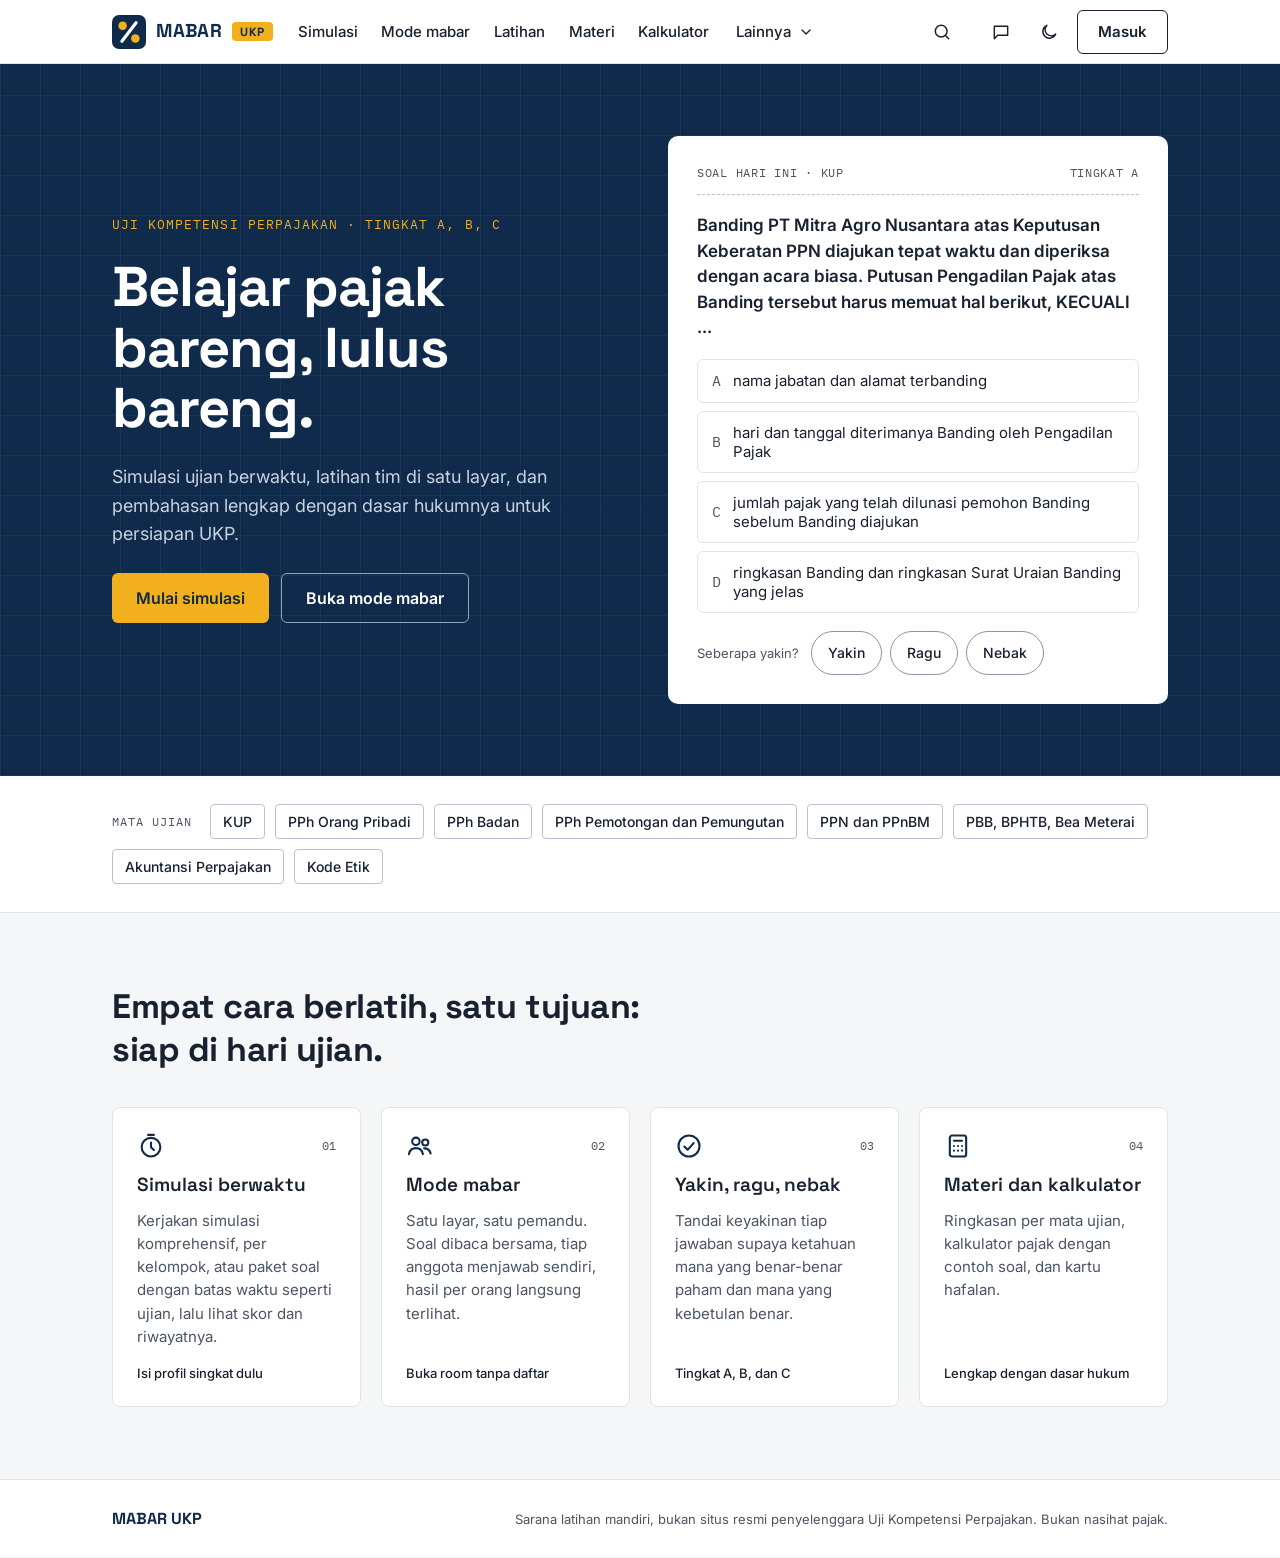
==== index.html @ dbe313ef "v10.2.2: enam soal PPh 23 tanpa NPWP memakai penerima yang masuk akal - Penerima jasa yang tidak ber" ====
<!doctype html>
<html lang="id">
<head>
<meta charset="utf-8">
<meta name="viewport" content="width=device-width, initial-scale=1, viewport-fit=cover">
<meta name="robots" content="noindex, nofollow">
<!--ARTIFACT-START-->
<title>MABAR UKP</title>
<meta name="claude:viewport-fit-sides" content="cover">
<meta name="description" content="MABAR UKP: belajar bareng Uji Kompetensi Perpajakan tingkat A, B, dan C. Simulasi berwaktu, latihan tim, pembahasan dengan dasar hukum, kartu hafalan, dan kalkulator pajak.">
<meta name="theme-color" content="#F6F7F9" media="(prefers-color-scheme: light)">
<meta name="theme-color" content="#0A1626" media="(prefers-color-scheme: dark)">
<!-- PWA: manifest + service worker (sw.js, didaftarkan js/app.js) agar bisa dipakai offline; ikon dari icons/buat-ikon.js -->
<link rel="manifest" href="manifest.webmanifest">
<meta name="application-name" content="MABAR UKP">
<meta name="mobile-web-app-capable" content="yes">
<meta name="apple-mobile-web-app-capable" content="yes">
<meta name="apple-mobile-web-app-title" content="MABAR UKP">
<meta name="apple-mobile-web-app-status-bar-style" content="default">
<link rel="icon" type="image/svg+xml" href="data:image/svg+xml,%3Csvg xmlns='http://www.w3.org/2000/svg' viewBox='0 0 96 96'%3E%3Cstyle%3E%40media (prefers-color-scheme:dark)%7B.k%7Bfill:%23F2B01E%7D.t%7Bfill:%230F2A4A%7D%7D%3C/style%3E%3Crect class='k' width='96' height='96' rx='20' fill='%230F2A4A'/%3E%3Ccircle class='t' cx='30' cy='30' r='12' fill='%23F2B01E'/%3E%3Ccircle class='t' cx='66' cy='66' r='12' fill='%23F2B01E'/%3E%3Cline x1='68' y1='22' x2='28' y2='74' stroke='%23FFFFFF' stroke-width='9' stroke-linecap='round'/%3E%3C/svg%3E">
<link rel="apple-touch-icon" sizes="180x180" href="[data-uri]">
<link rel="preconnect" href="https://fonts.googleapis.com">
<link rel="preconnect" href="https://fonts.gstatic.com" crossorigin>
<link rel="stylesheet" id="ukp-huruf" media="print" href="https://fonts.googleapis.com/css2?family=Space+Grotesk:wght@500;600;700&family=Inter:wght@400;500;600;700&family=IBM+Plex+Mono:wght@400;500;600;700&display=swap">
<link rel="stylesheet" href="css/app.css?v=f50b6584d66e">
<!--ARTIFACT-HEAD-END-->
</head>
<body>
<!--ARTIFACT-BODY-START-->
<a class="skip" href="#main">Lewati ke konten</a>
<div class="shell">
  <nav class="sidebar" id="sidebar" aria-label="Navigasi utama"></nav>
  <div class="kolom-utama">
    <header class="topbar" id="topbar"></header>
    <main id="main" tabindex="-1" aria-live="off"><div class="page muat" aria-busy="true"><p class="eyebrow">Memuat materi…</p><span class="skeleton" aria-hidden="true"></span><span class="skeleton" aria-hidden="true"></span><span class="skeleton" aria-hidden="true"></span></div></main>
  </div>
</div>
<nav class="bottomnav" id="bottomnav" aria-label="Navigasi utama (ponsel)"></nav>
<div id="live" class="visually-hidden" role="status" aria-live="polite"></div>
<div id="live-assertive" role="alert" class="visually-hidden"></div>
<script>
/* Penjaga muat (boot guard): menulis progres modul di layar "Memuat materi…", menangkap berkas/skrip yang gagal dimuat, dan — bila
   aplikasi belum siap (koneksi lambat, berkas gagal diunduh, cache lama) — menampilkan panel pemulihan: muat ulang, bersihkan cache,
   salin laporan. Progres belajar (localStorage) tidak pernah disentuh. js/app.js memanggil window.__ukpMuat.siap() setelah render pertama. */
(function () {
  var W = window, D = document, TOTAL = 32, mulai = Date.now(), terakhirNaik = mulai, nTerakhir = 0, galat = [], siap = false, panel = false, detak;
  function skrip() { try { return performance.getEntriesByType('resource').filter(function (r) { return r.initiatorType === 'script'; }).length; } catch (e) { return 0; } }
  function nama(u) { return String(u || '').replace(/[?#].*$/, '').split('/').slice(-2).join('/'); }
  function esc(s) { return String(s).replace(/[&<>"]/g, function (c) { return { '&': '&amp;', '<': '&lt;', '>': '&gt;', '"': '&quot;' }[c]; }); }
  function catat(p) { if (galat.length < 12 && galat.indexOf(p) < 0) galat.push(p); }
  W.addEventListener('error', function (e) {
    if (siap) return;
    var t = e && e.target;
    if (t && t !== W && t.tagName && (t.tagName === 'SCRIPT' || t.tagName === 'LINK')) { catat('Berkas gagal dimuat: ' + nama(t.src || t.href)); if (t.tagName === 'SCRIPT') tampil(); }
    else if (e && e.message) catat('Galat skrip: ' + e.message + (e.filename ? ' @ ' + nama(e.filename) + ':' + e.lineno : ''));
  }, true);
  W.addEventListener('unhandledrejection', function (e) { if (!siap) { var r = e && e.reason; catat('Galat: ' + (r && r.message ? r.message : r)); } });
  function laporan() {
    var sw = '?'; try { sw = navigator.serviceWorker && navigator.serviceWorker.controller ? 'aktif' : 'tidak ada'; } catch (e) {}
    return ['MABAR UKP — laporan muat halaman', 'Waktu sejak mulai: ' + Math.round((Date.now() - mulai) / 1000) + ' detik', 'Modul termuat: ' + skrip() + '/' + TOTAL,
      'Alamat: ' + location.href.replace(/[?#].*$/, ''), 'Peramban: ' + navigator.userAgent, 'Online: ' + navigator.onLine, 'Service worker: ' + sw,
      'Inti aplikasi (UKP): ' + (W.UKP ? 'termuat' : 'belum'), 'Layar: ' + W.innerWidth + '×' + W.innerHeight]
      .concat(galat.length ? ['Galat:'].concat(galat.map(function (g) { return '- ' + g; })) : ['Galat: tidak ada']).join('\n');
  }
  function bersihkan() {
    var tugas = [];
    try { if (navigator.serviceWorker && navigator.serviceWorker.getRegistrations) tugas.push(navigator.serviceWorker.getRegistrations().then(function (rs) { return Promise.all(rs.map(function (r) { return r.unregister(); })); })); } catch (e) {}
    try { if (W.caches && caches.keys) tugas.push(caches.keys().then(function (ks) { return Promise.all(ks.map(function (k) { return caches.delete(k); })); })); } catch (e) {}
    Promise.all(tugas).catch(function () {}).then(function () { location.reload(); });
  }
  function tombol(aksi, label, utama) {
    return '<button type="button" data-aksi="' + aksi + '" style="min-height:44px;padding:0 16px;border-radius:6px;font:inherit;font-weight:600;cursor:pointer;' +
      (utama ? 'border:0;background:#0F2A4A;color:#fff' : 'border:1px solid currentColor;background:transparent;color:inherit') + '">' + label + '</button>';
  }
  function tampil() {
    if (panel || siap) return; panel = true;
    var main = D.getElementById('main'); if (!main) return;
    var dtk = Math.round((Date.now() - mulai) / 1000), gagal = galat.length;
    main.innerHTML = '<div id="ukp-pemulihan" style="max-width:36rem;margin:10vh auto;padding:0 20px;font:16px/1.55 system-ui,-apple-system,\'Segoe UI\',sans-serif">' +
      '<p style="font-size:12px;letter-spacing:.08em;text-transform:uppercase;opacity:.7;margin:0 0 6px">MABAR UKP</p>' +
      '<h1 style="font-size:1.35rem;line-height:1.3;margin:0 0 8px">' + (gagal ? 'Ada berkas yang gagal dimuat' : 'Halaman belum siap setelah ' + dtk + ' detik') + '</h1>' +
      '<p style="margin:0 0 14px">' + (gagal ? 'Sebagian materi tidak terunduh. ' : 'Biasanya karena koneksi lambat atau cache lama di peramban. ') +
      'Coba muat ulang; bila masih gagal, bersihkan cache. Progres belajar di perangkat ini tidak terhapus.</p>' +
      (gagal ? '<ul style="margin:0 0 14px;padding-left:20px;font-size:14px">' + galat.map(function (g) { return '<li>' + esc(g) + '</li>'; }).join('') + '</ul>' : '') +
      '<div style="display:flex;flex-wrap:wrap;gap:8px">' + tombol('ulang', 'Muat ulang', true) + tombol('bersih', 'Bersihkan cache &amp; muat ulang') + tombol('salin', 'Salin laporan') + '</div>' +
      '<p style="font-size:13px;opacity:.75;margin:14px 0 0">Masih gagal? Kirimkan laporan di atas. Versi offline (berkas tunggal, Pengaturan › Versi offline) bisa dibuka tanpa internet.</p>' +
      '<pre id="ukp-laporan" style="white-space:pre-wrap;font-size:12px;opacity:.8;margin:10px 0 0" hidden></pre></div>';
    main.addEventListener('click', function (e) {
      var b = e.target && e.target.closest ? e.target.closest('button[data-aksi]') : null; if (!b) return;
      var a = b.getAttribute('data-aksi');
      if (a === 'ulang') location.reload();
      else if (a === 'bersih') bersihkan();
      else if (a === 'salin') { var t = laporan(), pre = D.getElementById('ukp-laporan'); if (pre) { pre.textContent = t; pre.hidden = false; } try { navigator.clipboard.writeText(t).then(function () { b.textContent = 'Tersalin'; }, function () {}); } catch (x) {} }
    });
  }
  // v10.1.1: bank soal (templat #ukp-data di bawah) dimuat sesudah skrip aplikasi lewat muatData(), urutan tetap (async = false).
  // Berkas yang gagal dicatat dengan teks yang sama seperti skrip sinkron ("Berkas gagal dimuat: data/mu-B7.js"), juga sesudah siap().
  var data = { mulai: false, total: 0, selesai: 0, gagal: 0, dengar: [] };
  function templatData() { var t = D.getElementById('ukp-data'); return t && t.content ? t : null; }
  function dataSiap() { return (data.mulai || !templatData()) && data.selesai >= data.total; }
  function kabariData() {
    if (!dataSiap()) return;
    var f = data.dengar; data.dengar = [];
    f.forEach(function (g) { try { g(); } catch (e) { try { console.error(e); } catch (x) {} } });
    try { D.dispatchEvent(new CustomEvent('ukp:data')); } catch (e) {}
  }
  function muatData() {
    if (data.mulai) return; data.mulai = true;
    var t = templatData(), ss = t ? t.content.querySelectorAll('script[src]') : [];
    data.total = ss.length;
    if (!ss.length) { kabariData(); return; }
    Array.prototype.forEach.call(ss, function (asal) {
      var el = D.createElement('script'), src = asal.getAttribute('src');
      el.async = false;
      el.onload = function () { data.selesai++; kabariData(); };
      el.onerror = function () { catat('Berkas gagal dimuat: ' + nama(src)); data.gagal++; data.selesai++; kabariData(); };
      el.src = src;
      D.body.appendChild(el);
    });
  }
  // huruf Google tidak menahan gambar pertama: stylesheet dimuat dengan media="print", lalu dipakai begitu tiba
  (function () {
    var l = D.getElementById('ukp-huruf'); if (!l) return;
    var pakai = function () { l.media = 'all'; };
    l.addEventListener('load', pakai);
    if (l.sheet) pakai();
  })();
  W.__ukpMuat = { siap: function () { siap = true; clearInterval(detak); }, galat: function () { return galat.slice(); }, laporan: laporan, tampil: tampil,
    muatData: muatData, dataSiap: dataSiap, saatData: function (f) { if (typeof f !== 'function') return; if (dataSiap()) f(); else data.dengar.push(f); },
    progresData: function () { return { n: data.selesai, total: data.total, gagal: data.gagal }; } };
  detak = setInterval(function () {
    if (siap) return;
    if (!D.querySelector('#main .muat') && !D.getElementById('ukp-pemulihan')) { W.__ukpMuat.siap(); return; }
    var n = Math.min(skrip(), TOTAL), kini = Date.now();
    if (n !== nTerakhir) { nTerakhir = n; terakhirNaik = kini; }
    var el = D.querySelector('#main .muat .eyebrow'); if (el && n > 0 && !W.UKP_OFFLINE) el.textContent = 'Memuat materi… ' + n + '/' + TOTAL + ' modul';
    // macet: tidak ada modul baru selama 20 detik (dan sudah ≥ 25 detik sejak mulai) → panel pemulihan; render aplikasi menggantikannya bila akhirnya siap
    if (kini - mulai > 25000 && kini - terakhirNaik > 20000) tampil();
  }, 500);
})();
</script>
<script src="js/core.js?v=f50b6584d66e"></script>
<script src="js/akses.js?v=f50b6584d66e"></script>
<script src="js/data/ref.js?v=f50b6584d66e"></script>
<script src="js/data/formulir.js?v=f50b6584d66e"></script>
<script src="js/data/cakupan.js?v=f50b6584d66e"></script>
<script src="js/data/peta-butir.js?v=f50b6584d66e"></script>
<template id="ukp-data">
<script src="js/data/mu-A1.js?v=f50b6584d66e"></script>
<script src="js/data/mu-A2.js?v=f50b6584d66e"></script>
<script src="js/data/mu-A3.js?v=f50b6584d66e"></script>
<script src="js/data/mu-A4.js?v=f50b6584d66e"></script>
<script src="js/data/mu-A5.js?v=f50b6584d66e"></script>
<script src="js/data/mu-B6.js?v=f50b6584d66e"></script>
<script src="js/data/mu-B7.js?v=f50b6584d66e"></script>
<script src="js/data/mu-B8.js?v=f50b6584d66e"></script>
<script src="js/data/mu-C9.js?v=f50b6584d66e"></script>
<script src="js/data/mu-C10.js?v=f50b6584d66e"></script>
<script src="js/data/mu-E.js?v=f50b6584d66e"></script>
</template>
<script src="js/kalkulator.js?v=f50b6584d66e"></script>
<script src="js/viz.js?v=f50b6584d66e"></script>
<script src="js/learn.js?v=f50b6584d66e"></script>
<script src="js/tim.js?v=f50b6584d66e"></script>
<script src="js/ruang.js?v=f50b6584d66e"></script>
<script src="js/soal.js?v=f50b6584d66e"></script>
<script src="js/views-home.js?v=f50b6584d66e"></script>
<script src="js/views-belajar.js?v=f50b6584d66e"></script>
<script src="js/views-simulasi.js?v=f50b6584d66e"></script>
<script src="js/views-ujian-tim.js?v=f50b6584d66e"></script>
<script src="js/views-alat.js?v=f50b6584d66e"></script>
<script src="js/views-tim.js?v=f50b6584d66e"></script>
<script src="js/views-ruang.js?v=f50b6584d66e"></script>
<script src="js/views-bank.js?v=f50b6584d66e"></script>
<script src="js/app.js?v=f50b6584d66e"></script>
<!--ARTIFACT-BODY-END-->
</body>
</html>
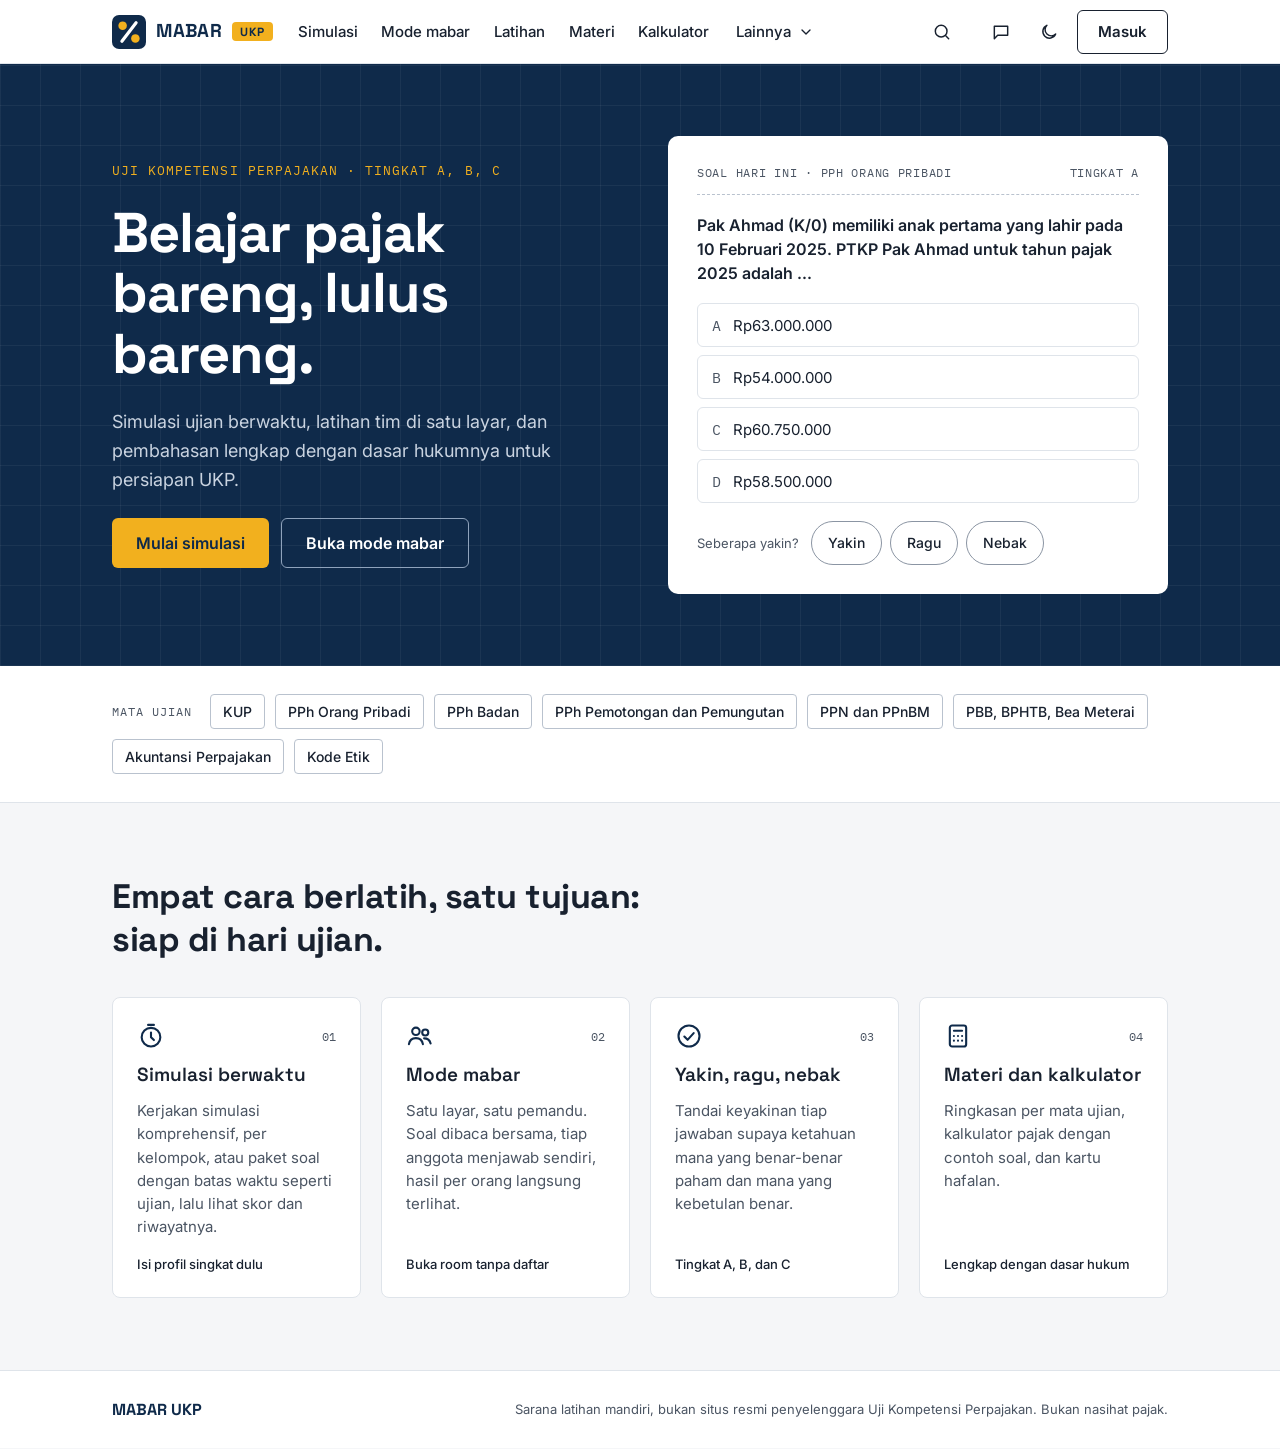
==== commit 8f0748c9: "v10.3.1: tampilan soal lebih ringkas dan Try Out UKP C Paket 3 Tampilan soal: huruf soal 16 px denga" ====
--- a/index.html
+++ b/index.html
@@ -22,7 +22,7 @@
 <link rel="preconnect" href="https://fonts.googleapis.com">
 <link rel="preconnect" href="https://fonts.gstatic.com" crossorigin>
 <link rel="stylesheet" id="ukp-huruf" media="print" href="https://fonts.googleapis.com/css2?family=Space+Grotesk:wght@500;600;700&family=Inter:wght@400;500;600;700&family=IBM+Plex+Mono:wght@400;500;600;700&display=swap">
-<link rel="stylesheet" href="css/app.css?v=f50b6584d66e">
+<link rel="stylesheet" href="css/app.css?v=1e35d55359eb">
 <!--ARTIFACT-HEAD-END-->
 </head>
 <body>
@@ -43,7 +43,7 @@
    aplikasi belum siap (koneksi lambat, berkas gagal diunduh, cache lama) — menampilkan panel pemulihan: muat ulang, bersihkan cache,
    salin laporan. Progres belajar (localStorage) tidak pernah disentuh. js/app.js memanggil window.__ukpMuat.siap() setelah render pertama. */
 (function () {
-  var W = window, D = document, TOTAL = 32, mulai = Date.now(), terakhirNaik = mulai, nTerakhir = 0, galat = [], siap = false, panel = false, detak;
+  var W = window, D = document, TOTAL = 34, mulai = Date.now(), terakhirNaik = mulai, nTerakhir = 0, galat = [], siap = false, panel = false, detak;
   function skrip() { try { return performance.getEntriesByType('resource').filter(function (r) { return r.initiatorType === 'script'; }).length; } catch (e) { return 0; } }
   function nama(u) { return String(u || '').replace(/[?#].*$/, '').split('/').slice(-2).join('/'); }
   function esc(s) { return String(s).replace(/[&<>"]/g, function (c) { return { '&': '&amp;', '<': '&lt;', '>': '&gt;', '"': '&quot;' }[c]; }); }
@@ -139,40 +139,42 @@
   }, 500);
 })();
 </script>
-<script src="js/core.js?v=f50b6584d66e"></script>
-<script src="js/akses.js?v=f50b6584d66e"></script>
-<script src="js/data/ref.js?v=f50b6584d66e"></script>
-<script src="js/data/formulir.js?v=f50b6584d66e"></script>
-<script src="js/data/cakupan.js?v=f50b6584d66e"></script>
-<script src="js/data/peta-butir.js?v=f50b6584d66e"></script>
+<script src="js/core.js?v=1e35d55359eb"></script>
+<script src="js/akses.js?v=1e35d55359eb"></script>
+<script src="js/data/ref.js?v=1e35d55359eb"></script>
+<script src="js/data/formulir.js?v=1e35d55359eb"></script>
+<script src="js/data/cakupan.js?v=1e35d55359eb"></script>
+<script src="js/data/peta-butir.js?v=1e35d55359eb"></script>
+<script src="js/data/fokus-c.js?v=1e35d55359eb"></script>
 <template id="ukp-data">
-<script src="js/data/mu-A1.js?v=f50b6584d66e"></script>
-<script src="js/data/mu-A2.js?v=f50b6584d66e"></script>
-<script src="js/data/mu-A3.js?v=f50b6584d66e"></script>
-<script src="js/data/mu-A4.js?v=f50b6584d66e"></script>
-<script src="js/data/mu-A5.js?v=f50b6584d66e"></script>
-<script src="js/data/mu-B6.js?v=f50b6584d66e"></script>
-<script src="js/data/mu-B7.js?v=f50b6584d66e"></script>
-<script src="js/data/mu-B8.js?v=f50b6584d66e"></script>
-<script src="js/data/mu-C9.js?v=f50b6584d66e"></script>
-<script src="js/data/mu-C10.js?v=f50b6584d66e"></script>
-<script src="js/data/mu-E.js?v=f50b6584d66e"></script>
+<script src="js/data/mu-A1.js?v=1e35d55359eb"></script>
+<script src="js/data/mu-A2.js?v=1e35d55359eb"></script>
+<script src="js/data/mu-A3.js?v=1e35d55359eb"></script>
+<script src="js/data/mu-A4.js?v=1e35d55359eb"></script>
+<script src="js/data/mu-A5.js?v=1e35d55359eb"></script>
+<script src="js/data/mu-B6.js?v=1e35d55359eb"></script>
+<script src="js/data/mu-B7.js?v=1e35d55359eb"></script>
+<script src="js/data/mu-B8.js?v=1e35d55359eb"></script>
+<script src="js/data/mu-C9.js?v=1e35d55359eb"></script>
+<script src="js/data/mu-C10.js?v=1e35d55359eb"></script>
+<script src="js/data/mu-E.js?v=1e35d55359eb"></script>
 </template>
-<script src="js/kalkulator.js?v=f50b6584d66e"></script>
-<script src="js/viz.js?v=f50b6584d66e"></script>
-<script src="js/learn.js?v=f50b6584d66e"></script>
-<script src="js/tim.js?v=f50b6584d66e"></script>
-<script src="js/ruang.js?v=f50b6584d66e"></script>
-<script src="js/soal.js?v=f50b6584d66e"></script>
-<script src="js/views-home.js?v=f50b6584d66e"></script>
-<script src="js/views-belajar.js?v=f50b6584d66e"></script>
-<script src="js/views-simulasi.js?v=f50b6584d66e"></script>
-<script src="js/views-ujian-tim.js?v=f50b6584d66e"></script>
-<script src="js/views-alat.js?v=f50b6584d66e"></script>
-<script src="js/views-tim.js?v=f50b6584d66e"></script>
-<script src="js/views-ruang.js?v=f50b6584d66e"></script>
-<script src="js/views-bank.js?v=f50b6584d66e"></script>
-<script src="js/app.js?v=f50b6584d66e"></script>
+<script src="js/kalkulator.js?v=1e35d55359eb"></script>
+<script src="js/viz.js?v=1e35d55359eb"></script>
+<script src="js/learn.js?v=1e35d55359eb"></script>
+<script src="js/tim.js?v=1e35d55359eb"></script>
+<script src="js/ruang.js?v=1e35d55359eb"></script>
+<script src="js/soal.js?v=1e35d55359eb"></script>
+<script src="js/views-home.js?v=1e35d55359eb"></script>
+<script src="js/views-belajar.js?v=1e35d55359eb"></script>
+<script src="js/views-simulasi.js?v=1e35d55359eb"></script>
+<script src="js/views-ujian-tim.js?v=1e35d55359eb"></script>
+<script src="js/views-alat.js?v=1e35d55359eb"></script>
+<script src="js/views-tim.js?v=1e35d55359eb"></script>
+<script src="js/views-ruang.js?v=1e35d55359eb"></script>
+<script src="js/views-bank.js?v=1e35d55359eb"></script>
+<script src="js/views-fokus.js?v=1e35d55359eb"></script>
+<script src="js/app.js?v=1e35d55359eb"></script>
 <!--ARTIFACT-BODY-END-->
 </body>
 </html>
--- a/css/app.css
+++ b/css/app.css
@@ -4461,6 +4461,25 @@
 .ingin-ikut > li { display: flex; flex-wrap: wrap; align-items: center; gap: var(--s-2) var(--s-3); padding: var(--s-2) var(--s-3); border-radius: var(--r-md); background: var(--warn-soft); }
 .ingin-ikut-teks { flex: 1 1 auto; min-width: 0; overflow-wrap: anywhere; }
 .ingin-ikut > li.meta { background: none; padding: 0; }
+/* v10.2.6: "Ingin ikut" di dalam dialog undangan (Room siap, Undang anggota). Di HP kotak dialog menutupi baris lobi, jadi baris
+   yang sama tampil di bawah kepala dialog, di luar bagian yang bergulir: tautan dan tombol Salin tetap terlihat. */
+dialog.dlg-bagikan[open] { display: flex; flex-direction: column; max-height: calc(100dvh - 24px); overflow: hidden; }
+.dlg-bagikan > .dlg-head, .dlg-bagikan > .dlg-foot, .dlg-bagikan > .ingin-dlg { flex: none; }
+.dlg-bagikan > .dlg-body { flex: 1 1 auto; min-height: 0; max-height: none; }
+.ingin-dlg { padding: var(--s-3) var(--s-5) 0; }
+.ingin-dlg:empty { display: none; }
+.ingin-dlg:not(:empty) + .dlg-body { padding-top: var(--s-3); }
+.ingin-dlg .ingin-ikut { gap: var(--s-1); }
+.ingin-dlg .ingin-ikut > li { flex-wrap: nowrap; gap: var(--s-2); padding: 2px 2px 2px var(--s-2); font-size: var(--fs-small); line-height: 1.4; }
+.ingin-dlg .ingin-ikut > li.meta { padding: 0; }
+.ingin-dlg .ingin-ikut-teks { flex: 1 1 0; }
+.ingin-dlg .ingin-ikut button { flex: none; }
+.ingin-dlg .room-tambah-tamu { --btn-px: var(--s-2); }
+.ingin-dlg .room-tambah-tamu > svg { display: none; }
+.ingin-dlg .room-abaikan-tamu { padding-inline: 6px; }
+@media (max-width: 599px), (pointer: coarse) { .ingin-dlg .ingin-ikut button { --btn-h: 44px; min-height: 44px; } }
+/* v10.2.6: layar pendek (HP mendatar): seluruh kotak bergulir sebagai satu kesatuan */
+@media (max-height: 480px) { dialog.dlg-bagikan[open] { display: block; overflow-y: auto; } .dlg-bagikan > .dlg-body { max-height: none; overflow: visible; } }
 .nama-dua { color: var(--attn); font-weight: 600; }
 .batang-tim > li { grid-template-columns: 1.25rem minmax(0, 1fr) 1.75rem 6.25rem; }
 .batang-tim .tanda-kunci { white-space: nowrap; }
@@ -4631,6 +4650,7 @@
   .dlg-body { max-height: 70vh; }
   .dlg-lalu-room .dlg-body { max-height: calc(88vh - 140px); }
   dialog.dlg-mulai-room[open] { max-height: calc(100vh - 24px); }
+  dialog.dlg-bagikan[open] { max-height: calc(100vh - 24px); }
   .tabel-wrap.tinggi { max-height: 70vh; }
 }
 /* (3) Tanpa :has() (html.tanpa-has dan atribut body diisi js/core.js): topbar tidak menutupi bar fokus/sesi yang berisi Menu dan Cukup,
@@ -4767,6 +4787,109 @@
 .baris-bank { margin: 0; color: var(--muted); }
 /* v9.5 tinjauan: chip tingkat di kop tidak ikut menyusut (judul ringkas yang memendek); sebelumnya "UKP B" menimpa ikon pesan di halaman berjudul panjang */
 .topbar .chip-tingkat[data-tingkat] { flex: none; }
+
+
+/* ===== v10.3.0 Fokus UKP C dan cheat sheet ===== */
+/* Halaman #fokus (dua kartu jalur), ajakan di Latih, label sesi fokus, dan cheat sheet #contekan/<jalur> (js/views-fokus.js).
+   Warna, huruf, jarak, dan radius hanya dari token v10. Blok ini sengaja di luar bagian berpagar v9.6 dan v10. */
+.halaman-fokus .fokus-kisi { display: grid; grid-template-columns: minmax(0, 1fr); gap: var(--v10-j-4); }
+@media (min-width: 760px) { .halaman-fokus .fokus-kisi { grid-template-columns: repeat(2, minmax(0, 1fr)); align-items: start; } }
+.fokus-kartu { display: flex; flex-direction: column; gap: var(--v10-j-3); min-width: 0; }
+.fokus-kepala { display: flex; flex-wrap: wrap; align-items: baseline; justify-content: space-between; gap: var(--v10-j-1) var(--v10-j-3); }
+.fokus-judul { margin: 0; font-family: var(--v10-huruf-merek); font-size: var(--v10-t-judul); line-height: var(--v10-tb-judul); color: var(--v10-teks); overflow-wrap: anywhere; }
+.fokus-n { margin: 0; font-size: var(--v10-t-label); line-height: var(--v10-tb-label); color: var(--v10-redup); font-variant-numeric: tabular-nums; }
+.fokus-n strong { font-family: var(--v10-huruf-merek); font-size: var(--v10-t-vonis); line-height: var(--v10-tb-vonis); color: var(--v10-teks); }
+.fokus-kemajuan, .fokus-terlemah, .fokus-catatan { margin: 0; overflow-wrap: anywhere; }
+.fokus-terlemah { color: var(--v10-redup); }
+.fokus-pilih { display: flex; flex-wrap: wrap; align-items: center; gap: var(--v10-j-2) var(--v10-j-3); }
+.fokus-pilih .label { font-size: var(--v10-t-label); line-height: var(--v10-tb-label); font-weight: 600; color: var(--v10-redup); }
+.fokus-jumlah button { min-width: 56px; min-height: var(--v10-sasaran); }
+.fokus-kartu .fokus-intens { width: 100%; min-height: var(--v10-tombol-h); }
+.fokus-aksi { display: grid; grid-template-columns: repeat(2, minmax(0, 1fr)); gap: var(--v10-j-2); }
+.fokus-aksi .btn { min-height: var(--v10-sasaran); white-space: normal; text-align: center; }
+.fokus-aksi .btn:only-child { grid-column: 1 / -1; }
+/* ajakan di halaman Latih (profil tingkat C) */
+a.fokus-ajak { display: flex; align-items: center; justify-content: space-between; gap: var(--v10-j-3); min-height: 56px; color: var(--v10-teks); text-decoration: none; }
+.fokus-ajak-isi { display: grid; gap: 2px; min-width: 0; }
+.fokus-ajak-judul { font-weight: 600; overflow-wrap: anywhere; }
+.fokus-ajak-ket { font-size: var(--v10-t-label); line-height: var(--v10-tb-label); color: var(--v10-redup); }
+.fokus-ajak-chev { flex: none; color: var(--v10-redup); }
+a.fokus-ajak:focus-visible { outline: 2px solid var(--v10-fokus); outline-offset: 2px; }
+/* label sesi di atas soal: "Fokus: BUT" */
+.latih-area > .fokus-label { margin: 0 0 var(--v10-j-2); padding: var(--v10-j-2) var(--v10-j-1) 0; font-size: var(--v10-t-label-kecil); line-height: var(--v10-tb-label-kecil); font-weight: 600; color: var(--v10-redup); }
+/* cheat sheet */
+.halaman-contekan .ct-aksi { margin: 0; }
+.ct-isi { padding: var(--v10-j-3) var(--v10-j-4); border: var(--v10-tebal-rambut) solid var(--v10-garis); border-radius: var(--v10-r-kartu); background: var(--v10-permukaan); }
+.ct-isi-judul { margin: 0 0 var(--v10-j-1); font-size: var(--v10-t-label-kecil); line-height: var(--v10-tb-label-kecil); font-weight: 600; color: var(--v10-redup); }
+.ct-isi-daftar { display: grid; grid-template-columns: minmax(0, 1fr); gap: 0 var(--v10-j-8); margin: 0; padding-left: 1.5em; }
+@media (min-width: 600px) { .ct-isi-daftar { grid-template-columns: repeat(2, minmax(0, 1fr)); } }
+.ct-isi-daftar a { display: block; padding: 10px 0; color: var(--v10-tautan); text-decoration: underline; text-underline-offset: 3px; overflow-wrap: anywhere; }
+.ct-badan { display: grid; grid-template-columns: minmax(0, 1fr); gap: var(--v10-j-4); }
+.ct-bagian { display: grid; grid-template-columns: minmax(0, 1fr); gap: var(--v10-j-3); min-width: 0; padding: var(--v10-j-4); border: var(--v10-tebal-rambut) solid var(--v10-garis); border-radius: var(--v10-r-kartu); background: var(--v10-permukaan); }
+.ct-bagian-kepala { display: flex; align-items: baseline; justify-content: space-between; gap: var(--v10-j-3); }
+.ct-bagian h2 { display: flex; align-items: baseline; gap: var(--v10-j-2); min-width: 0; margin: 0; font-size: var(--v10-t-vonis); line-height: var(--v10-tb-vonis); color: var(--v10-teks); overflow-wrap: anywhere; }
+.ct-bagian h2:focus-visible { outline: 2px solid var(--v10-fokus); outline-offset: 2px; }
+.ct-no { flex: none; font-family: var(--v10-huruf-kode); font-size: var(--v10-t-label); font-weight: 600; color: var(--v10-redup); }
+.ct-jenis, .ct-tanda { font-size: var(--v10-t-mikro); line-height: var(--v10-tb-mikro); font-weight: 600; color: var(--v10-redup); }
+.ct-jenis { flex: none; }
+.ct-dasar { margin: 0; padding-top: var(--v10-j-2); border-top: var(--v10-tebal-rambut) solid var(--v10-garis); font-size: var(--v10-t-label-kecil); line-height: var(--v10-tb-label-kecil); color: var(--v10-redup); overflow-wrap: anywhere; }
+.ct-dasar-butir { display: block; margin-top: 2px; font-family: var(--v10-huruf); font-size: var(--v10-t-mikro); line-height: var(--v10-tb-mikro); font-weight: 400; color: var(--v10-redup); overflow-wrap: anywhere; }
+.ct-butir, .ct-langkah, .ct-jebakan { display: grid; grid-template-columns: minmax(0, 1fr); gap: var(--v10-j-2); margin: 0; padding: 0; list-style: none; }
+.ct-butir li, .ct-langkah li, .ct-jebakan li { min-width: 0; overflow-wrap: anywhere; }
+.ct-butir li { position: relative; padding-left: 18px; }
+.ct-butir li::before { content: ""; position: absolute; left: 4px; top: .62em; width: 6px; height: 6px; border-radius: 50%; background: var(--v10-data); }
+.ct-langkah { counter-reset: ct-langkah; }
+.ct-langkah li { counter-increment: ct-langkah; position: relative; min-height: 26px; padding-left: 38px; }
+.ct-langkah li::before { content: counter(ct-langkah); position: absolute; left: 0; top: 0; width: 26px; height: 26px; border-radius: 50%; background: var(--v10-isi); color: var(--v10-isi-teks); font-family: var(--v10-huruf-kode); font-size: var(--v10-t-label-kecil); font-weight: 600; line-height: 26px; text-align: center; }
+.ct-jebakan li { display: flex; align-items: flex-start; gap: var(--v10-j-2); padding: var(--v10-j-2) var(--v10-j-3); border-left: var(--v10-tebal-penanda) solid var(--v10-peringatan); border-radius: 0 var(--v10-r-kendali) var(--v10-r-kendali) 0; background: var(--v10-permukaan-2); }
+.ct-jebak-ikon { flex: none; width: 18px; height: 18px; margin-top: 3px; color: var(--v10-peringatan); }
+.ct-rumus-daftar { display: grid; grid-template-columns: minmax(0, 1fr); gap: var(--v10-j-3); }
+.ct-rumus { display: grid; grid-template-columns: minmax(0, 1fr); gap: var(--v10-j-1); padding-bottom: var(--v10-j-3); border-bottom: var(--v10-tebal-rambut) solid var(--v10-garis); }
+.ct-rumus:last-child { padding-bottom: 0; border-bottom: 0; }
+.ct-rumus-nama { margin: 0; font-weight: 600; overflow-wrap: anywhere; }
+.ct-rumus-isi { margin: 0; padding: var(--v10-j-2) var(--v10-j-3); border-radius: var(--v10-r-kendali); background: var(--v10-permukaan-2); font-family: var(--v10-huruf-kode); font-size: var(--v10-t-label); line-height: var(--v10-tb-label); overflow-wrap: anywhere; }
+.ct-rumus-contoh { margin: 0; font-size: var(--v10-t-label); line-height: var(--v10-tb-label); font-variant-numeric: tabular-nums; overflow-wrap: anywhere; }
+.ct-tabel-wrap { max-width: 100%; min-width: 0; overflow-x: auto; }
+.ct-tabel { width: 100%; border-collapse: collapse; font-size: var(--v10-t-label); line-height: var(--v10-tb-label); }
+.ct-tabel th, .ct-tabel td { padding: var(--v10-j-2) var(--v10-j-3); border-bottom: var(--v10-tebal-rambut) solid var(--v10-garis); text-align: left; vertical-align: top; font-weight: 400; overflow-wrap: break-word; }
+.ct-tabel thead th { border-bottom: var(--v10-tebal-kendali) solid var(--v10-garis-kendali); font-size: var(--v10-t-mikro); line-height: var(--v10-tb-mikro); font-weight: 600; color: var(--v10-redup); }
+.ct-tabel tbody th { font-weight: 600; }
+.ct-tabel tbody tr:last-child > th, .ct-tabel tbody tr:last-child > td { border-bottom: 0; }
+.ct-tabel th:first-child, .ct-tabel td:first-child { padding-left: 0; }
+.ct-tabel th:last-child, .ct-tabel td:last-child { padding-right: 0; }
+/* HP: tiap baris tabel menjadi kartu kecil; judul kolom ditulis di depan tiap sel (hanya di layar, cetak tetap tabel) */
+@media screen and (max-width: 599px) {
+  .ct-tabel thead { position: absolute; width: 1px; height: 1px; overflow: hidden; clip-path: inset(50%); white-space: nowrap; }
+  .ct-tabel, .ct-tabel tbody, .ct-tabel tbody tr, .ct-tabel tbody th, .ct-tabel td { display: block; }
+  .ct-tabel tbody tr { padding: var(--v10-j-2) 0; border-bottom: var(--v10-tebal-rambut) solid var(--v10-garis); }
+  .ct-tabel tbody tr:first-child { padding-top: 0; }
+  .ct-tabel tbody tr:last-child { padding-bottom: 0; border-bottom: 0; }
+  .ct-tabel tbody th, .ct-tabel td { padding: 2px 0; border-bottom: 0; }
+  .ct-tabel td::before { content: attr(data-kolom) ": "; font-size: var(--v10-t-mikro); font-weight: 600; color: var(--v10-redup); }
+}
+/* cetak: tanpa tombol dan daftar isi, dua kolom, tabel selebar halaman, huruf kecil supaya hemat halaman */
+@media print {
+  .ct-aksi, .ct-isi, .ct-jenis, .fokus-pilih, .fokus-aksi, .halaman-contekan .lead { display: none !important; }
+  .halaman-contekan { display: block; }
+  .halaman-contekan > * + * { margin-top: 6pt; }
+  .ct-badan { display: block; columns: 2; column-gap: 8mm; font-size: 9pt; line-height: 1.35; }
+  .ct-bagian { display: block; margin: 0 0 8pt; padding: 5pt 0 0; border: 0; border-top: 1pt solid var(--v10-garis-kendali); border-radius: 0; background: none; }
+  .ct-bagian[data-jenis="tabel"] { column-span: all; }
+  .ct-bagian-kepala { margin-bottom: 4pt; }
+  .ct-bagian h2 { font-size: 11pt; line-height: 1.25; break-after: avoid; }
+  .ct-butir, .ct-langkah, .ct-jebakan, .ct-rumus-daftar { gap: 3pt; }
+  .ct-butir li, .ct-langkah li, .ct-jebakan li, .ct-rumus, .ct-tabel tr { break-inside: avoid; }
+  .ct-tabel, .ct-rumus-isi, .ct-rumus-contoh { font-size: 8.5pt; line-height: 1.3; }
+  .ct-tabel th, .ct-tabel td { padding: 2pt 4pt; }
+  .ct-tabel-wrap { overflow: visible; }
+  .ct-rumus { padding-bottom: 3pt; }
+  .ct-rumus-isi { padding: 2pt 4pt; border: 1pt solid var(--v10-garis); background: none; }
+  .ct-jebakan li { padding: 1pt 0 1pt 5pt; background: none; }
+  .ct-langkah li { min-height: 0; padding-left: 20pt; }
+  .ct-langkah li::before { width: 14pt; height: 14pt; border: 1pt solid var(--v10-garis-kendali); background: none; color: var(--v10-teks); font-size: 8pt; line-height: 14pt; }
+  .ct-dasar { break-before: avoid; margin-top: 4pt; padding-top: 2pt; font-size: 7.5pt; line-height: 1.3; }
+  .ct-dasar-butir { font-size: 7.5pt; line-height: 1.3; }
+}
 
 
 /* ===== v9.6 tampilan: dasar bersama ===== */
@@ -5372,7 +5495,13 @@
   --v10-t-skor: 88px;  --v10-tb-skor: 88px;
   --v10-t-judul: 24px; --v10-tb-judul: 30px;
   --v10-t-vonis: 20px; --v10-tb-vonis: 26px;
-  --v10-t-soal: 17px;  --v10-tb-soal: 27px;
+  /* v10.3.1 teks soal: ukuran sedang (bawaan). Satuan rem supaya setelan ukuran huruf peramban ikut berlaku (16px = 1rem).
+     html[data-soal="kecil|besar"] mengganti token ini di blok v10.3.1 paling bawah berkas */
+  --v10-t-soal: 1rem;  --v10-tb-soal: 1.5rem;          /* stem 16/24 */
+  --v10-t-baca: 1rem;  --v10-tb-baca: 1.5rem;          /* opsi, alasan vonis, penjelasan mudah, pembahasan, kutipan 16/24 */
+  --v10-t-hitung: .9375rem; --v10-tb-hitung: 1.375rem; /* jejak hitung 15/22 */
+  --v10-t-putus: 1.125rem;  --v10-tb-putus: 1.5rem;    /* judul vonis 18/24 */
+  --v10-soal-skala: .9;                                /* pengali huruf papan Mode mabar: kecil .8, sedang .9, besar 1 (besar = ukuran v10.3.0) */
   --v10-t-badan: 16px; --v10-tb-badan: 25px;
   --v10-t-label: 14px; --v10-tb-label: 20px;
   --v10-t-label-kecil: 13px; --v10-tb-label-kecil: 18px;   /* judul bagian 13/600 redup, meta soal */
@@ -5550,7 +5679,7 @@
 main .soal.soal-v10 > .soal-kop .soal-id > span:not([class]) { font-family: var(--v10-huruf-kode); font-size: var(--v10-t-label-kecil); font-weight: 500; letter-spacing: 0; color: var(--v10-redup); }
 main .soal.soal-v10 > .soal-kop .soal-id > .topik { flex: 1 1 0; min-width: 0; font-family: var(--v10-huruf); font-size: var(--v10-t-label-kecil); overflow: hidden; white-space: nowrap; text-overflow: ellipsis; }
 main .soal.soal-v10 > .soal-kop .soal-id > .topik.sumber-set { flex: 1 1 100%; white-space: normal; overflow: visible; }
-main .soal.soal-v10 > .stem { margin-top: var(--v10-j-2); font-size: var(--v10-t-soal); line-height: var(--v10-tb-soal); font-weight: 500; letter-spacing: -.005em; color: var(--v10-teks); max-width: 66ch; }
+main .soal.soal-v10 > .stem { margin-top: var(--v10-j-2); font-size: var(--v10-t-soal); line-height: var(--v10-tb-soal); font-weight: 400; color: var(--v10-teks); max-width: 66ch; } /* v10.3.1: 16/24 tebal 400 (dulu 17/27 tebal 500) */
 main .soal.soal-v10 > .kutipan { margin-top: var(--v10-j-3); }
 
 /* segmen keyakinan: satu kelompok bergaris, tiga segmen 44 px (di atas opsi dan sebagai penanda susulan) */
@@ -6068,7 +6197,7 @@
 .room-anggota-v10 > * + * { margin-top: var(--v10-j-4); }
 .room-anggota-v10 .soal-kop-room { margin: 0; font-size: var(--v10-t-label-kecil); line-height: var(--v10-tb-label-kecil); color: var(--v10-redup); }
 .room-anggota-v10 .soal-kop-room .kode { font-family: var(--v10-huruf-kode); font-weight: 500; }
-.room-anggota-v10 .stem-room { margin: var(--v10-j-2) 0 0; font-size: var(--v10-t-soal); line-height: var(--v10-tb-soal); font-weight: 500; color: var(--v10-teks); overflow-wrap: anywhere; }
+.room-anggota-v10 .stem-room { margin: var(--v10-j-2) 0 0; font-size: var(--v10-t-soal); line-height: var(--v10-tb-soal); font-weight: 400; color: var(--v10-teks); overflow-wrap: anywhere; }
 .room-anggota-v10 .jawab-room { margin-top: var(--v10-j-5); }
 .room-anggota-v10 .catatan-ubah { margin: 0; font-size: var(--v10-t-label); line-height: var(--v10-tb-label); color: var(--v10-redup); }
 
@@ -6592,5 +6721,158 @@
 }
 body:not([data-mode="ujian"]):not([data-mode="fokus"])[data-view="simulasi"] main .halaman-hasil .langkah-berikut > li .nomor { font-family: var(--v10-huruf); }
 @media (forced-colors: active) { body:not([data-mode="ujian"]):not([data-mode="fokus"])[data-view="simulasi"] main .halaman-hasil .kartu-skor .stempel { border: 0; } }
+/* ================= v10.3.1: ukuran teks soal dan keterbacaan =================
+   Keluhan pemilik: tampilan soal terlalu besar; faktor penglihatan ikut ditimbang.
+   1. Tiga ukuran lewat html[data-soal] (js/core.js UKP.terapkanTema, pengaturan.ukuranSoal): kecil 15/22, sedang 16/24 (bawaan, tanpa atribut),
+      besar 18/28. Semua teks baca kartu soal memakai token --v10-t-soal, --v10-t-baca, --v10-t-hitung, --v10-t-putus (rem).
+      Setelan "Teks lebih besar" (html[data-teks="besar"], font-size 112%) memperbesar 1rem, jadi ikut memperbesar teks soal: keduanya saling mengalikan.
+   2. Tidak ada teks soal, opsi, pembahasan, atau jejak hitung di bawah 15px; jarak baris paling sedikit 1,45 kali ukuran huruf.
+   3. Warna hanya token v10 yang sudah ada. */
+:root[data-soal="kecil"] {
+  --v10-t-soal: .9375rem; --v10-tb-soal: 1.375rem; --v10-t-baca: .9375rem; --v10-tb-baca: 1.375rem;
+  --v10-t-hitung: .9375rem; --v10-tb-hitung: 1.375rem; --v10-t-putus: 1.0625rem; --v10-tb-putus: 1.5625rem; --v10-soal-skala: .8;
+}
+:root[data-soal="besar"] {
+  --v10-t-soal: 1.125rem; --v10-tb-soal: 1.75rem; --v10-t-baca: 1.0625rem; --v10-tb-baca: 1.625rem;
+  --v10-t-hitung: 1rem; --v10-tb-hitung: 1.5rem; --v10-t-putus: 1.25rem; --v10-tb-putus: 1.8125rem; --v10-soal-skala: 1;
+}
+
+/* ---- stem: Latih, Simulasi, HP anggota room. Lebar baris paling banyak 66 karakter ---- */
+body main .soal.soal-v10 > .stem, body[data-mode="fokus"] #main .soal.soal-v10 > .stem,
+body[data-mode="ujian"] #main .halaman-ujian .soal > .stem, .halaman-ujian .soal > .stem,
+.halaman-room .room-anggota-v10 .stem-room, .halaman-room .pembahasan-room .soal > .stem {
+  font-size: var(--v10-t-soal); line-height: var(--v10-tb-soal); font-weight: 400; letter-spacing: 0; max-width: 66ch;
+  color: var(--v10-teks); white-space: normal;
+}
+/* v10.3.1 kartu soal jalur lama (tanpa .soal-v10): Latih dengan setelan "Periksa dulu", cek Materi, sesi Beranda, ulas hasil, dialog Bank soal,
+   Buku Kesalahan, Tutor, ulas tim, papan Ujian tim. Stem, opsi, dan teks pembahasan memakai token yang sama, jadi ikut tiga ukuran.
+   Warna tetap milik jalur lama. Papan Mode mabar (.soal-papan-v10) punya skala sendiri di bawah */
+.soal:not(.soal-v10):not(.soal-papan-v10) > .stem, body[data-mode="fokus"] #main .latih-area > .soal:not(.soal-v10):not(.soal-papan-v10) > .stem {
+  font-size: var(--v10-t-soal); line-height: var(--v10-tb-soal); font-weight: 400; letter-spacing: 0; max-width: 66ch;
+}
+.soal:not(.soal-v10):not(.soal-papan-v10) .opsi label,
+.soal:not(.soal-v10):not(.soal-papan-v10) .umpan :is(.umpan-mudah-isi, .inti, .triase-alasan, .umpan-jebakan, details.lipat li, ul.dasar-hukum .pasal, ul.dasar-hukum .meta) {
+  font-size: var(--v10-t-baca); line-height: var(--v10-tb-baca);
+}
+.soal:not(.soal-v10):not(.soal-papan-v10) > .kutipan p, .soal:not(.soal-v10):not(.soal-papan-v10) .umpan .jejak, .soal:not(.soal-v10):not(.soal-papan-v10) .umpan .jejak td { font-size: var(--v10-t-hitung); line-height: var(--v10-tb-hitung); }
+/* opsi jalur lama dan Simulasi: dulu 56px berjarak 10px, kini 48px berjarak 8px (sama dengan Latih); huruf bulat 30px tidak menambah tinggi baris */
+.soal:not(.soal-v10):not(.soal-papan-v10) .opsi { gap: 8px; }
+.soal:not(.soal-v10):not(.soal-papan-v10) .opsi:not(.opsi-tampil) label { min-height: 48px; padding-block: 10.5px; }
+.soal:not(.soal-v10):not(.soal-papan-v10) .opsi:not(.opsi-tampil) kbd { margin-block: calc((var(--v10-tb-baca) - 30px) / 2); }
+/* kartu "Soal hari ini" di Beranda: stem dan opsi ikut tiga ukuran (sedang tetap 16/24 dan 15px seperti v10.3.0) */
+.kartu-soal-hari .sh-stem, .beranda-v10 .bv-hari .bv-stem { font-size: var(--v10-t-soal); line-height: var(--v10-tb-soal); }
+.kartu-soal-hari .sh-opsi { font-size: var(--v10-t-hitung); }
+/* butir bernomor "(1) ... (2) ...": tiap butir di baris sendiri dengan inden gantung; pembuka dan kalimat tanya tetap paragraf (UKP.c.isiStem) */
+.stem-susun { white-space: normal; }
+.stem-susun > .stem-alinea, .stem-susun > .stem-butir { display: block; }
+.stem-susun > .stem-butir { padding-left: 1.75em; text-indent: -1.75em; }
+.stem-susun > * + * { margin-top: .25em; }
+.stem-susun > .stem-butir + .stem-alinea, .stem-susun > .stem-alinea + .stem-butir { margin-top: .5em; }
+/* v10.3.1: di layar lebar (768px ke atas) butir dirapatkan supaya soal berbutir tidak lebih tinggi dari v10.3.0 */
+@media (min-width: 768px) { .stem-susun > * + * { margin-top: 0; } .stem-susun > .stem-butir + .stem-alinea, .stem-susun > .stem-alinea + .stem-butir { margin-top: .2em; } }
+.angka-utuh { white-space: nowrap; font-variant-numeric: tabular-nums; } /* v10.3.1: angka sejajar hanya pada angka uang dan tabel jejak hitung (.jejak); teks berjalan memakai angka biasa supaya tanda hubung dan garis miring tidak renggang */
+
+/* ---- teks baca: opsi, alasan vonis, penjelasan mudah, cara ingat, pembahasan, dasar hukum, kutipan ---- */
+main .soal.soal-v10 .opsi:not(.opsi-tampil) label,
+.halaman-ujian .soal .opsi label,
+.room-anggota-v10 .huruf-besar.opsi-v10r,
+main .soal .umpan-v10 .vonis-alasan, main .soal .umpan-v10 .jelas-isi, main .soal .umpan-v10 > .ingat span,
+main .soal .umpan-v10 .lipat-isi :is(p, li), main .soal .umpan-v10 .lipat-isi ul.dasar-hukum .meta,
+.halaman-room .pembahasan-room .soal .opsi label, .halaman-room .pembahasan-room .umpan :is(.inti, .triase-alasan, .umpan-jebakan, details.lipat li, ul.dasar-hukum .pasal, ul.dasar-hukum .meta),
+.hasil-v10 .kunci-isi-room, .halaman-room .peran-wadah-v10 .penjelas-pribadi, .jelas-room-v10 .jelas-isi, .jelas-room-v10 .ingat-room span {
+  font-size: var(--v10-t-baca); line-height: var(--v10-tb-baca);
+}
+main .soal .umpan-v10 .lipat-judul { font-size: var(--v10-t-baca); }
+/* kutipan peraturan: dulu 14px, kini paling kecil 15px */
+main .soal.soal-v10 > .kutipan p, .halaman-ujian .soal > .kutipan p, .halaman-room .room-anggota-v10 .kutipan, .soal-papan-v10 .kutipan p { font-size: var(--v10-t-hitung); line-height: var(--v10-tb-hitung); }
+main .soal.soal-v10 > .kutipan p, .halaman-ujian .soal > .kutipan p, .halaman-room .room-anggota-v10 .kutipan { color: var(--v10-teks); }
+main .soal .umpan-v10 .vonis-judul { font-size: var(--v10-t-putus); line-height: var(--v10-tb-putus); }
+/* jejak hitung: dulu 13px, kini paling kecil 15px */
+main .soal .umpan-v10 .jejak, .soal-papan-v10 .umpan .jejak, .halaman-room .room-anggota-v10 .jejak, .halaman-room .pembahasan-room .jejak { font-size: var(--v10-t-hitung); line-height: var(--v10-tb-hitung); }
+main .soal .umpan-v10 .jejak td, .soal-papan-v10 .umpan .jejak td, .halaman-room .room-anggota-v10 .jejak td, .halaman-room .pembahasan-room .jejak td { line-height: var(--v10-tb-hitung); color: var(--v10-teks); }
+
+/* ---- jarak tegak lebih hemat; sasaran ketuk opsi tetap paling sedikit 48px ---- */
+main .latih-area > .soal.soal-v10 { padding-top: var(--v10-j-3); }
+main .soal.soal-v10 > .stem { margin-top: 6px; }
+main .soal.soal-v10 > fieldset.opsi { margin-top: var(--v10-j-3); }
+main .soal.soal-v10 .opsi:not(.opsi-tampil) label { min-height: 48px; padding: 10.5px var(--v10-j-4) 10.5px var(--v10-j-3); }
+main .soal.soal-v10 .opsi label[data-hasil][data-hasil] { padding: 10px 15.5px 10px 11.5px; }
+main .soal.soal-v10 .opsi kbd { margin-top: calc((var(--v10-tb-baca) - 28px) / 2); }
+.room-anggota-v10 .huruf-besar.opsi-v10r { min-height: 48px; padding-block: 10.5px; }
+.room-anggota-v10 .opsi-v10r .opsi-huruf { margin-top: calc((var(--v10-tb-baca) - 28px) / 2); }
+.halaman-ujian .soal > .stem { margin-top: 0; }
+
+/* ---- papan Mode mabar: huruf papan dikali --v10-soal-skala (kecil .8, sedang .9, besar 1); jarak baris 1,45; stem tebal 400.
+   Opsi dan teks baca papan tidak turun di bawah 15px; butir bernomor lebih rapat supaya soal panjang tidak lebih tinggi dari v10.3.0 ---- */
+.soal-papan-v10 .stem { font-size: calc(var(--p-soal) * var(--v10-soal-skala)); line-height: 1.45; font-weight: 400; }
+.soal-papan-v10 .stem-susun > * + * { margin-top: .1em; }
+.soal-papan-v10 .stem-susun > .stem-butir + .stem-alinea, .soal-papan-v10 .stem-susun > .stem-alinea + .stem-butir { margin-top: .3em; }
+.page.papan-v10 .soal-papan-v10 fieldset.opsi > label { font-size: max(.9375rem, calc(var(--p-opsi) * var(--v10-soal-skala))); line-height: 1.45; }
+.soal-papan-v10 .papan-bahas-baca, .soal-papan-v10 .papan-v10-isi > div > .umpan { font-size: max(.9375rem, calc(var(--p-baca) * var(--v10-soal-skala))); }
+.soal-papan-v10 .papan-bahas-baca { line-height: 1.45; }
+/* panel membahas: "Penjelasan mudah" dan inti pembahasan ikut skala papan (dulu tetap 18px dan 17px) */
+.soal-papan-v10 .umpan .umpan-mudah-isi, .soal-papan-v10 .umpan .inti { font-size: max(.9375rem, calc(var(--p-baca) * var(--v10-soal-skala))); line-height: 1.5; }
+.soal-papan-v10 .umpan :is(.triase-alasan, .umpan-jebakan, details.lipat li, ul.dasar-hukum .pasal, ul.dasar-hukum .meta) { font-size: max(.9375rem, calc(.8 * var(--p-baca) * var(--v10-soal-skala))); line-height: 1.5; }
+
+/* ---- tombol "Aa" (UKP.c.tombolUkuranSoal): pemicu 44px, menu tiga pilihan, pilihan aktif bertanda garis dan huruf tebal ---- */
+.aa-soal { flex: none; }
+.aa-soal > summary.aa-soal-tombol {
+  display: inline-grid; place-items: center; min-width: var(--v10-sasaran); min-height: var(--v10-sasaran); padding: 0 var(--v10-j-2);
+  border: var(--v10-tebal-kendali) solid var(--v10-garis-kendali); border-radius: var(--v10-r-kendali); background: var(--v10-permukaan); color: var(--v10-teks);
+  font-family: var(--v10-huruf); font-size: 1rem; font-weight: 600; line-height: 1; letter-spacing: 0; cursor: pointer; user-select: none;
+  -webkit-tap-highlight-color: transparent; touch-action: manipulation;
+}
+.aa-soal > summary.aa-soal-tombol:hover, .aa-soal[open] > summary.aa-soal-tombol { background: var(--v10-permukaan-2); color: var(--v10-teks); }
+.aa-soal > summary.aa-soal-tombol:focus-visible { outline: 2px solid var(--v10-fokus); outline-offset: 2px; }
+:is(.kop-sesi-v10, .papan-v10-kop) .aa-soal > summary.aa-soal-tombol { border-color: transparent; border-radius: var(--v10-r-pil); background: transparent; color: var(--v10-merek-teks); }
+:is(.kop-sesi-v10, .papan-v10-kop) .aa-soal > summary.aa-soal-tombol:hover, :is(.kop-sesi-v10, .papan-v10-kop) .aa-soal[open] > summary.aa-soal-tombol { background: var(--v10-pita-sorot); color: var(--v10-merek-teks); }
+:is(.kop-sesi-v10, .papan-v10-kop) .aa-soal > summary.aa-soal-tombol:focus-visible { outline-color: var(--v10-aksen); }
+.papan-v10-kop .aa-soal > summary.aa-soal-tombol { border-color: var(--v10-merek-redup); font-size: var(--p-kecil); padding-inline: var(--v10-j-3); }
+.aa-soal > .aa-soal-isi {
+  min-width: 168px; padding: var(--v10-j-1); gap: 2px; background: var(--v10-permukaan); color: var(--v10-teks);
+  border: var(--v10-tebal-rambut) solid var(--v10-garis-kendali); border-radius: var(--v10-r-kartu); box-shadow: var(--bayang-melayang);
+}
+.aa-soal > .aa-soal-isi > button {
+  min-height: var(--v10-sasaran); padding: 0 var(--v10-j-3); gap: var(--v10-j-3); border-radius: var(--v10-r-kendali);
+  font-family: var(--v10-huruf); font-size: 1rem; line-height: 1.5; font-weight: 400; color: var(--v10-teks); background: transparent;
+}
+.aa-soal > .aa-soal-isi > button:hover { background: var(--v10-permukaan-2); color: var(--v10-teks); }
+.aa-soal > .aa-soal-isi > button[aria-pressed="true"] { background: var(--v10-aksi-lembut); font-weight: 600; box-shadow: inset var(--v10-tebal-penanda) 0 0 var(--v10-penanda); }
+.aa-soal > .aa-soal-isi > button:focus-visible { outline: 2px solid var(--v10-fokus); outline-offset: -2px; }
+.aa-soal .aa-contoh { width: 1.75em; font-weight: 600; text-align: center; }
+.aa-soal button[data-ukuran="kecil"] .aa-contoh { font-size: .8125rem; }
+.aa-soal button[data-ukuran="besar"] .aa-contoh { font-size: 1.25rem; }
+.kop-sesi-room > .aa-soal { order: 0; }
+/* v10.3.1: di HP sempit (di bawah 380px) tombol Aa dan jarak kop dirapatkan supaya judul kop ("Ulang · soal 1 dari 1") tetap utuh; sasaran ketuk tetap 44px */
+@media (max-width: 379px) {
+  .kop-sesi-v10.ada-aa > .aa-soal { margin-inline: -6px; }
+  body[data-mode] main > .page > .fokus-bar.kop-sesi-v10.ada-aa > .fokus-judul { gap: 6px; }
+  .kop-sesi-v10.ada-aa .kop-sesi-kanan { padding-right: 0; }
+}
+/* v10.3.1: di HP (di bawah 430px) kata "benar" di samping angka skor disembunyikan dari layar supaya judul dua angka ("soal 10 dari 20") utuh; pembaca layar tetap membacanya */
+@media (max-width: 429px) {
+  .kop-sesi-v10.ada-aa:not(.kop-sesi-room) .kop-sesi-kanan small { position: absolute; width: 1px; height: 1px; overflow: hidden; clip-path: inset(50%); white-space: nowrap; }
+  .kop-sesi-v10.ada-aa > .aa-soal { margin-inline: -6px -2px; }
+  body[data-mode] main > .page > .fokus-bar.kop-sesi-v10.ada-aa > .fokus-judul { gap: 6px; }
+}
+/* v10.3.1: "Catatan sumber" bisa menyebut kunci (soal bertanda perlu cek), jadi baru tampil sesudah soal dijawab; isinya teks baca, bukan meta */
+.soal > details.catatan-sumber[hidden] { display: none; }
+.soal > details.catatan-sumber > p { font-size: var(--v10-t-hitung); line-height: var(--v10-tb-hitung); color: var(--v10-teks); }
+/* papan Mode mabar: Aa di pita mulai 600px; di bawah itu pita terlalu sempit, Aa pindah ke kop soal */
+.soal-papan-v10 .soal-kop > .aa-soal { display: none; margin-left: auto; }
+@media (max-width: 599px) {
+  .papan-v10-kop > .aa-soal { display: none; }
+  .soal-papan-v10 .soal-kop > .aa-soal { display: inline-block; margin-block: -18px -4px; }
+  /* v10.3.1: Aa tidak boleh menambah tinggi kop soal. Topik dipotong elipsis di baris kode soal (judul lengkap di title), paket sumber tetap di baris kedua */
+  .soal-papan-v10 .soal-kop .soal-id > .topik:not(.sumber-set) { flex: 1 1 0; min-width: 0; overflow: hidden; text-overflow: ellipsis; white-space: nowrap; }
+  .soal-papan-v10 .soal-kop > .aa-soal > summary.aa-soal-tombol { font-size: 1rem; }
+}
+/* Simulasi di HP: Aa di baris pertama bilah, di antara nomor soal dan jam */
+.ujian-bar > .aa-soal { margin-block: -6px; } /* v10.3.1: sasaran 44px, tetapi baris pertama bilah tetap setinggi jam (32px), jadi bilah HP tetap 109px */
+.ujian-bar .aa-soal > summary.aa-soal-tombol { font-family: var(--font-ui); }
+.ujian-bar > .aa-soal:not([open]) > summary.aa-soal-tombol { border-color: transparent; background: transparent; } /* HP: tanpa bingkai supaya tidak menempel tombol baris kedua */
+@media (prefers-reduced-motion: reduce) { .aa-soal *, .stem-susun * { transition: none; animation: none; } }
+:root[data-gerak="kurang"] .aa-soal * { transition: none; animation: none; }
+@media print { .aa-soal { display: none !important; } }
 /* v10 lain: selesai */
 /* ===== v10 langkah tegas: selesai ===== */
